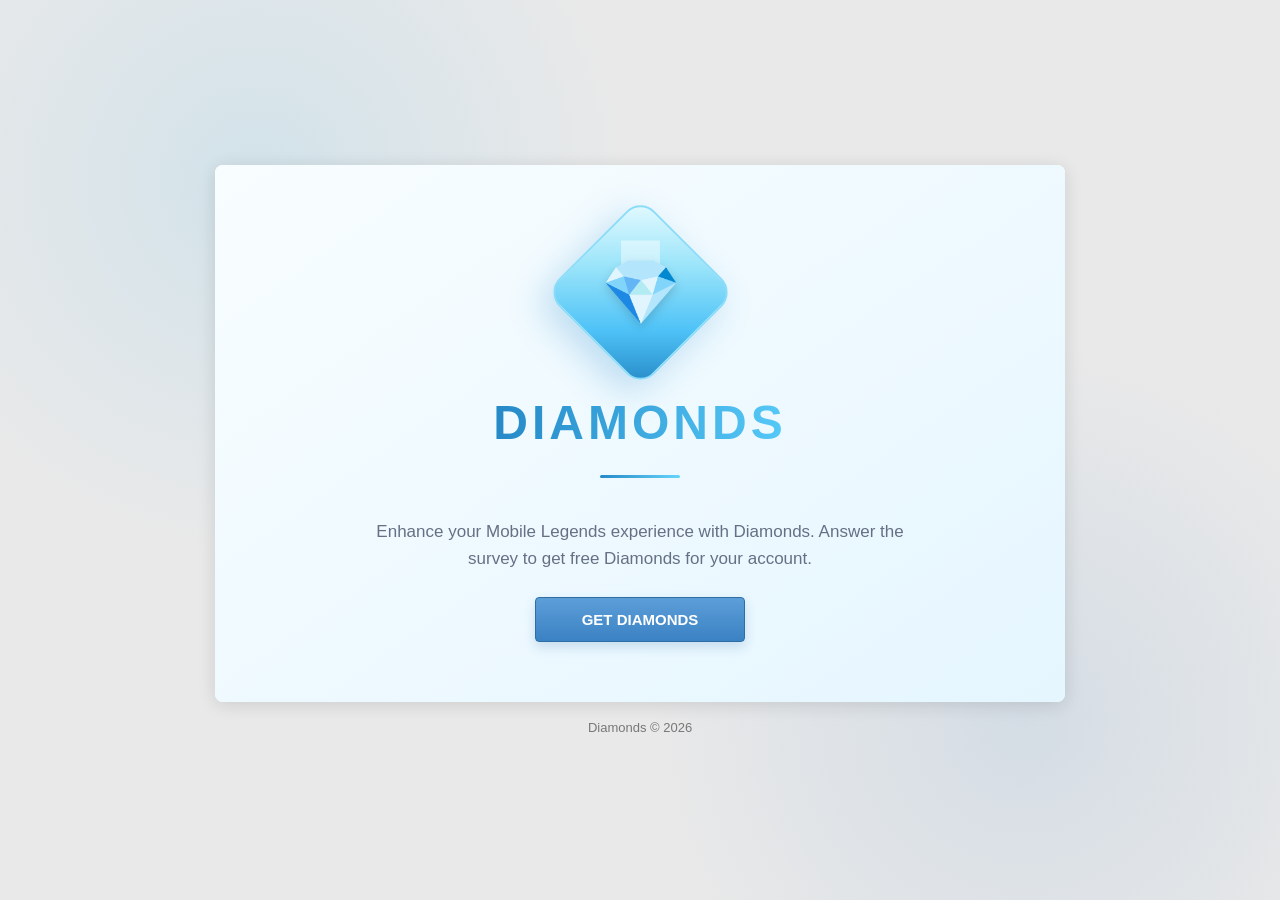
==== index.html @ 97679aec "Initial commit" ====
<!DOCTYPE html>
<html lang="en">
<head>
  <meta charset="UTF-8">
  <meta name="viewport" content="width=device-width, initial-scale=1.0">

  <title>Diamonds</title>

  <style>
    :root {
      --page: #e9e9e9;
      --panel: #ffffff;
      --blue: #3b82c4;
      --blue-dark: #2f6da5;
      --text: #111827;
      --muted: #667085;
    }

    * {
      box-sizing: border-box;
    }

    body {
      margin: 0;
      min-height: 100vh;

      background:
        radial-gradient(
          circle at 20% 20%,
          rgba(78, 190, 240, 0.15),
          transparent 30%
        ),
        radial-gradient(
          circle at 80% 80%,
          rgba(59, 130, 196, 0.12),
          transparent 30%
        ),
        var(--page);

      font-family: Arial, Helvetica, sans-serif;
      color: var(--text);

      display: flex;
      align-items: center;
      justify-content: center;
    }

    .site {
      width: min(850px, calc(100% - 32px));
    }

    /* MAIN CARD */

    .landing {
      background: var(--panel);

      border-radius: 8px;

      box-shadow:
        0 3px 18px rgba(0, 0, 0, 0.12);

      overflow: hidden;
    }

    /* HERO */

    .hero {
      min-height: 500px;

      display: flex;
      flex-direction: column;

      align-items: center;
      justify-content: center;

      text-align: center;

      padding: 60px 30px;

      background:
        linear-gradient(
          145deg,
          #f8fdff,
          #e5f6ff
        );
    }

    /* DIAMOND */

    .diamond {
      position: relative;

      width: 135px;
      height: 135px;

      margin-bottom: 35px;

      transform: rotate(45deg);

      border-radius: 20px;

      background:
        linear-gradient(
          135deg,
          #e7fbff 0%,
          #9ce5fa 35%,
          #4fc3f7 70%,
          #2589c7 100%
        );

      border: 2px solid #8bdcf8;

      box-shadow:
        0 15px 35px rgba(37, 137, 199, 0.25);
    }

    /* Diamond highlight */

    .diamond::before {
      content: "";

      position: absolute;

      width: 55px;
      height: 55px;

      top: 15px;
      left: 15px;

      background: rgba(255,255,255,0.45);

      clip-path: polygon(
        50% 0%,
        100% 50%,
        50% 100%,
        0% 50%
      );
    }

    /* DIAMOND ICON */

    .diamond-icon {
      position: absolute;

      inset: 0;

      display: flex;

      align-items: center;
      justify-content: center;

      transform: rotate(-45deg);

      font-size: 64px;

      filter:
        drop-shadow(
          0 4px 5px rgba(0,0,0,.15)
        );
    }

    /* TITLE */

    h1 {
      margin: 0;

      font-size: 48px;

      letter-spacing: 4px;

      font-weight: 800;

      background:
        linear-gradient(
          90deg,
          #2589c7,
          #55c9f7
        );

      -webkit-background-clip: text;
      -webkit-text-fill-color: transparent;
    }

    .subtitle {
      max-width: 550px;

      margin: 15px auto 0;

      color: var(--muted);

      font-size: 17px;

      line-height: 1.6;
    }

    /* DIVIDER */

    .divider {
      width: 80px;
      height: 3px;

      margin: 25px auto;

      border-radius: 10px;

      background:
        linear-gradient(
          90deg,
          #2589c7,
          #66d5fa
        );
    }

    /* BUTTON */

    .continue-button {
      margin-top: 25px;

      min-width: 210px;

      padding: 13px 28px;

      border: 1px solid var(--blue-dark);

      border-radius: 4px;

      background:
        linear-gradient(
          #5c9ed8,
          var(--blue)
        );

      color: white;

      font:
        700 15px
        Arial,
        Helvetica,
        sans-serif;

      cursor: pointer;

      box-shadow:
        0 5px 12px rgba(47, 109, 165, 0.2);

      transition:
        transform .2s,
        box-shadow .2s;
    }

    .continue-button:hover {
      background:
        linear-gradient(
          #4f91cc,
          #2f74b4
        );

      transform: translateY(-2px);

      box-shadow:
        0 8px 18px rgba(47, 109, 165, 0.25);
    }

    /* SMALL TEXT */

    .note {
      margin-top: 20px;

      color: #8a8f98;

      font-size: 12px;
    }

    /* FOOTER */

    footer {
      margin-top: 18px;

      text-align: center;

      color: #777;

      font-size: 13px;
    }

    /* MOBILE */

    @media (max-width: 600px) {

      .site {
        width: calc(100% - 18px);
      }

      .hero {
        min-height: 470px;

        padding: 45px 20px;
      }

      .diamond {
        width: 105px;
        height: 105px;
      }

      .diamond-icon {
        font-size: 50px;
      }

      h1 {
        font-size: 36px;
        letter-spacing: 3px;
      }

      .subtitle {
        font-size: 15px;
      }
    }
  </style>
</head>

<body>

  <main class="site">

    <section class="landing">

      <div class="hero">

        <!-- DIAMOND -->

        <div class="diamond">
          <div class="diamond-icon">
            💎
          </div>
        </div>


        <!-- TITLE -->

        <h1>
          DIAMONDS
        </h1>


        <div class="divider"></div>


        <!-- DESCRIPTION -->

        <p class="subtitle">
          Enhance your Mobile Legends experience with Diamonds.
            Answer the survey to get free Diamonds for your account.
        </p>


        <!-- BUTTON -->

        <button
          class="continue-button"
          onclick="window.location.href='EnterCredentials.html'"
        >
          GET DIAMONDS
        </button>

      </div>

    </section>


    <footer>
      Diamonds &copy; 2026
    </footer>

  </main>

</body>
</html>
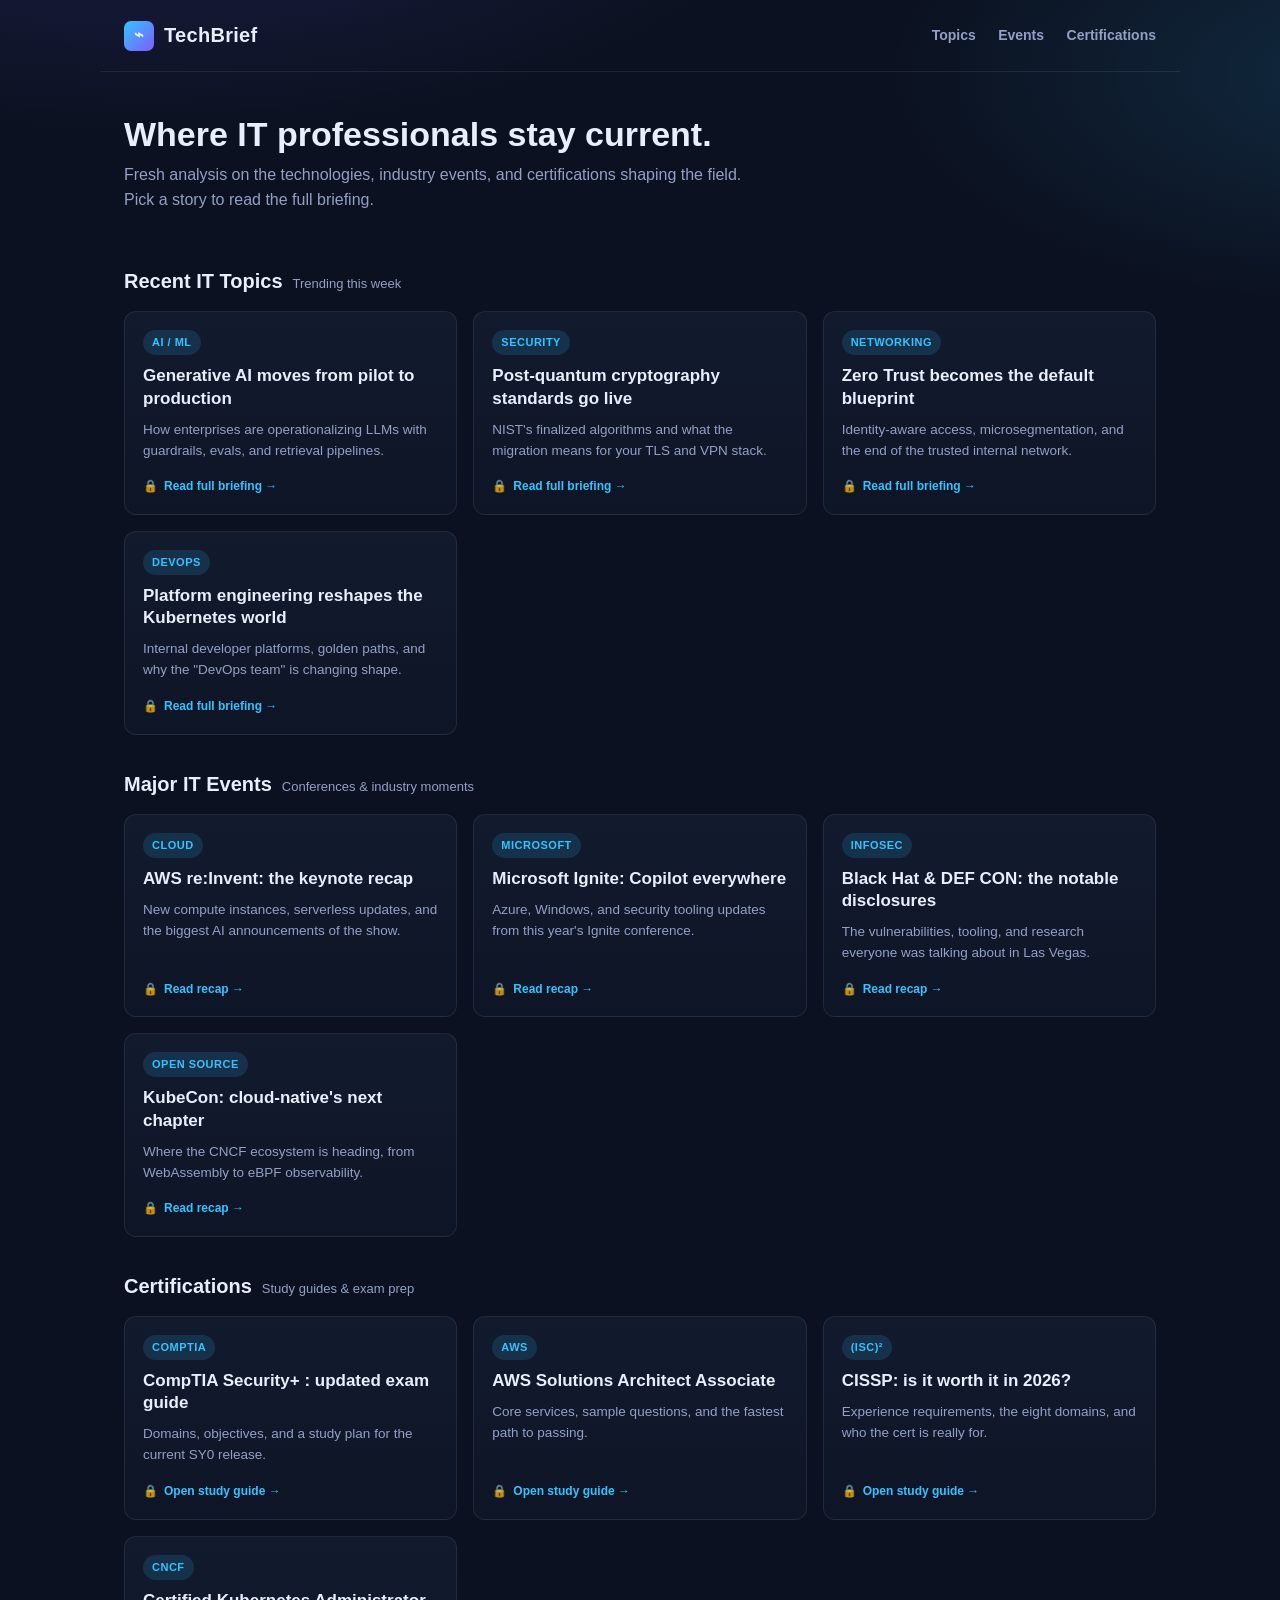
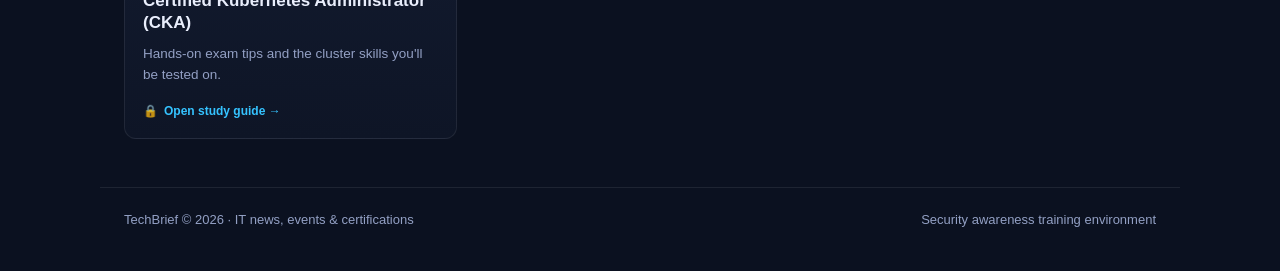
==== commit 0cec0115: "Convert diamond lure into IT-topics phishing-awareness simulation Reframe the demo from a Mobile Leg" ====
--- a/index.html
+++ b/index.html
@@ -1,377 +1,347 @@
 <!DOCTYPE html>
+<!--
+  Security-awareness training simulation (controlled environment).
+  The "register to continue" gate is the phishing lure. No credentials
+  are captured or stored anywhere - see js/credentials.js.
+-->
 <html lang="en">
 <head>
   <meta charset="UTF-8">
   <meta name="viewport" content="width=device-width, initial-scale=1.0">
-
-  <title>Diamonds</title>
-
+  <title>TechBrief &mdash; IT News, Events &amp; Certifications</title>
   <style>
     :root {
-      --page: #e9e9e9;
-      --panel: #ffffff;
-      --blue: #3b82c4;
-      --blue-dark: #2f6da5;
-      --text: #111827;
-      --muted: #667085;
-    }
-
-    * {
-      box-sizing: border-box;
-    }
+      --page: #0b1120;
+      --panel: #121a2e;
+      --panel-2: #0e1526;
+      --line: rgba(255,255,255,.08);
+      --text: #e9eefc;
+      --muted: #93a0c4;
+      --accent: #35c3ff;
+      --accent-2: #7c5cff;
+      --tag: rgba(53,195,255,.14);
+    }
+
+    * { box-sizing: border-box; }
 
     body {
       margin: 0;
       min-height: 100vh;
-
       background:
-        radial-gradient(
-          circle at 20% 20%,
-          rgba(78, 190, 240, 0.15),
-          transparent 30%
-        ),
-        radial-gradient(
-          circle at 80% 80%,
-          rgba(59, 130, 196, 0.12),
-          transparent 30%
-        ),
+        radial-gradient(1100px 480px at 12% -8%, rgba(124,92,255,.18), transparent 60%),
+        radial-gradient(900px 420px at 108% 4%, rgba(53,195,255,.14), transparent 55%),
         var(--page);
-
-      font-family: Arial, Helvetica, sans-serif;
       color: var(--text);
-
-      display: flex;
+      font-family: "Segoe UI", Arial, Helvetica, sans-serif;
+      line-height: 1.55;
+    }
+
+    header.site {
+      display: flex;
+      align-items: center;
+      justify-content: space-between;
+      gap: 16px;
+      max-width: 1080px;
+      margin: 0 auto;
+      padding: 20px 24px;
+      border-bottom: 1px solid var(--line);
+    }
+
+    .brand {
+      display: flex;
+      align-items: center;
+      gap: 10px;
+      font-weight: 800;
+      font-size: 20px;
+      letter-spacing: .3px;
+    }
+
+    .brand .logo {
+      width: 30px;
+      height: 30px;
+      border-radius: 7px;
+      background: linear-gradient(135deg, var(--accent), var(--accent-2));
+      display: inline-flex;
       align-items: center;
       justify-content: center;
-    }
-
-    .site {
-      width: min(850px, calc(100% - 32px));
-    }
-
-    /* MAIN CARD */
-
-    .landing {
-      background: var(--panel);
-
-      border-radius: 8px;
-
-      box-shadow:
-        0 3px 18px rgba(0, 0, 0, 0.12);
-
-      overflow: hidden;
-    }
-
-    /* HERO */
+      font-size: 16px;
+    }
+
+    nav a {
+      color: var(--muted);
+      text-decoration: none;
+      font-size: 14px;
+      font-weight: 600;
+      margin-left: 18px;
+    }
+
+    nav a:hover { color: var(--text); }
 
     .hero {
-      min-height: 500px;
-
+      max-width: 1080px;
+      margin: 0 auto;
+      padding: 42px 24px 10px;
+    }
+
+    .hero h1 {
+      margin: 0 0 8px;
+      font-size: 34px;
+      line-height: 1.2;
+    }
+
+    .hero p {
+      margin: 0;
+      color: var(--muted);
+      max-width: 620px;
+      font-size: 16px;
+    }
+
+    main {
+      max-width: 1080px;
+      margin: 0 auto;
+      padding: 10px 24px 48px;
+    }
+
+    .section-title {
+      display: flex;
+      align-items: baseline;
+      gap: 10px;
+      margin: 34px 0 14px;
+    }
+
+    .section-title h2 {
+      margin: 0;
+      font-size: 20px;
+    }
+
+    .section-title span {
+      color: var(--muted);
+      font-size: 13px;
+    }
+
+    .grid {
+      display: grid;
+      grid-template-columns: repeat(auto-fill, minmax(260px, 1fr));
+      gap: 16px;
+    }
+
+    .card {
+      position: relative;
+      text-align: left;
       display: flex;
       flex-direction: column;
-
+      gap: 10px;
+      background: linear-gradient(180deg, var(--panel), var(--panel-2));
+      border: 1px solid var(--line);
+      border-radius: 12px;
+      padding: 18px;
+      color: inherit;
+      font: inherit;
+      cursor: pointer;
+      transition: transform .14s ease, box-shadow .14s ease, border-color .14s ease;
+    }
+
+    .card:hover {
+      transform: translateY(-3px);
+      border-color: rgba(53,195,255,.5);
+      box-shadow: 0 10px 30px rgba(0,0,0,.35);
+    }
+
+    .card .tag {
+      align-self: flex-start;
+      font-size: 11px;
+      font-weight: 700;
+      text-transform: uppercase;
+      letter-spacing: .5px;
+      color: var(--accent);
+      background: var(--tag);
+      padding: 4px 9px;
+      border-radius: 999px;
+    }
+
+    .card h3 {
+      margin: 0;
+      font-size: 17px;
+      line-height: 1.3;
+    }
+
+    .card p {
+      margin: 0;
+      color: var(--muted);
+      font-size: 13.5px;
+    }
+
+    .card .meta {
+      margin-top: auto;
+      padding-top: 6px;
+      color: var(--muted);
+      font-size: 12px;
+      display: flex;
       align-items: center;
-      justify-content: center;
-
-      text-align: center;
-
-      padding: 60px 30px;
-
-      background:
-        linear-gradient(
-          145deg,
-          #f8fdff,
-          #e5f6ff
-        );
-    }
-
-    /* DIAMOND */
-
-    .diamond {
-      position: relative;
-
-      width: 135px;
-      height: 135px;
-
-      margin-bottom: 35px;
-
-      transform: rotate(45deg);
-
-      border-radius: 20px;
-
-      background:
-        linear-gradient(
-          135deg,
-          #e7fbff 0%,
-          #9ce5fa 35%,
-          #4fc3f7 70%,
-          #2589c7 100%
-        );
-
-      border: 2px solid #8bdcf8;
-
-      box-shadow:
-        0 15px 35px rgba(37, 137, 199, 0.25);
-    }
-
-    /* Diamond highlight */
-
-    .diamond::before {
-      content: "";
-
-      position: absolute;
-
-      width: 55px;
-      height: 55px;
-
-      top: 15px;
-      left: 15px;
-
-      background: rgba(255,255,255,0.45);
-
-      clip-path: polygon(
-        50% 0%,
-        100% 50%,
-        50% 100%,
-        0% 50%
-      );
-    }
-
-    /* DIAMOND ICON */
-
-    .diamond-icon {
-      position: absolute;
-
-      inset: 0;
-
-      display: flex;
-
-      align-items: center;
-      justify-content: center;
-
-      transform: rotate(-45deg);
-
-      font-size: 64px;
-
-      filter:
-        drop-shadow(
-          0 4px 5px rgba(0,0,0,.15)
-        );
-    }
-
-    /* TITLE */
-
-    h1 {
-      margin: 0;
-
-      font-size: 48px;
-
-      letter-spacing: 4px;
-
-      font-weight: 800;
-
-      background:
-        linear-gradient(
-          90deg,
-          #2589c7,
-          #55c9f7
-        );
-
-      -webkit-background-clip: text;
-      -webkit-text-fill-color: transparent;
-    }
-
-    .subtitle {
-      max-width: 550px;
-
-      margin: 15px auto 0;
-
-      color: var(--muted);
-
-      font-size: 17px;
-
-      line-height: 1.6;
-    }
-
-    /* DIVIDER */
-
-    .divider {
-      width: 80px;
-      height: 3px;
-
-      margin: 25px auto;
-
-      border-radius: 10px;
-
-      background:
-        linear-gradient(
-          90deg,
-          #2589c7,
-          #66d5fa
-        );
-    }
-
-    /* BUTTON */
-
-    .continue-button {
-      margin-top: 25px;
-
-      min-width: 210px;
-
-      padding: 13px 28px;
-
-      border: 1px solid var(--blue-dark);
-
-      border-radius: 4px;
-
-      background:
-        linear-gradient(
-          #5c9ed8,
-          var(--blue)
-        );
-
-      color: white;
-
-      font:
-        700 15px
-        Arial,
-        Helvetica,
-        sans-serif;
-
-      cursor: pointer;
-
-      box-shadow:
-        0 5px 12px rgba(47, 109, 165, 0.2);
-
-      transition:
-        transform .2s,
-        box-shadow .2s;
-    }
-
-    .continue-button:hover {
-      background:
-        linear-gradient(
-          #4f91cc,
-          #2f74b4
-        );
-
-      transform: translateY(-2px);
-
-      box-shadow:
-        0 8px 18px rgba(47, 109, 165, 0.25);
-    }
-
-    /* SMALL TEXT */
-
-    .note {
-      margin-top: 20px;
-
-      color: #8a8f98;
-
-      font-size: 12px;
-    }
-
-    /* FOOTER */
+      gap: 6px;
+    }
+
+    .card .read {
+      color: var(--accent);
+      font-weight: 700;
+    }
+
+    .lock { opacity: .85; }
 
     footer {
-      margin-top: 18px;
-
-      text-align: center;
-
-      color: #777;
-
+      max-width: 1080px;
+      margin: 0 auto;
+      padding: 22px 24px 40px;
+      border-top: 1px solid var(--line);
+      color: var(--muted);
       font-size: 13px;
-    }
-
-    /* MOBILE */
-
-    @media (max-width: 600px) {
-
-      .site {
-        width: calc(100% - 18px);
-      }
-
-      .hero {
-        min-height: 470px;
-
-        padding: 45px 20px;
-      }
-
-      .diamond {
-        width: 105px;
-        height: 105px;
-      }
-
-      .diamond-icon {
-        font-size: 50px;
-      }
-
-      h1 {
-        font-size: 36px;
-        letter-spacing: 3px;
-      }
-
-      .subtitle {
-        font-size: 15px;
-      }
+      display: flex;
+      justify-content: space-between;
+      flex-wrap: wrap;
+      gap: 8px;
+    }
+
+    @media (max-width: 560px) {
+      .hero h1 { font-size: 27px; }
+      nav { display: none; }
     }
   </style>
 </head>
-
 <body>
 
-  <main class="site">
-
-    <section class="landing">
-
-      <div class="hero">
-
-        <!-- DIAMOND -->
-
-        <div class="diamond">
-          <div class="diamond-icon">
-            💎
-          </div>
-        </div>
-
-
-        <!-- TITLE -->
-
-        <h1>
-          DIAMONDS
-        </h1>
-
-
-        <div class="divider"></div>
-
-
-        <!-- DESCRIPTION -->
-
-        <p class="subtitle">
-          Enhance your Mobile Legends experience with Diamonds.
-            Answer the survey to get free Diamonds for your account.
-        </p>
-
-
-        <!-- BUTTON -->
-
-        <button
-          class="continue-button"
-          onclick="window.location.href='EnterCredentials.html'"
-        >
-          GET DIAMONDS
-        </button>
-
-      </div>
-
-    </section>
-
-
-    <footer>
-      Diamonds &copy; 2026
-    </footer>
+  <header class="site">
+    <div class="brand">
+      <span class="logo">⌁</span>
+      TechBrief
+    </div>
+    <nav>
+      <a href="#topics">Topics</a>
+      <a href="#events">Events</a>
+      <a href="#certs">Certifications</a>
+    </nav>
+  </header>
+
+  <section class="hero">
+    <h1>Where IT professionals stay current.</h1>
+    <p>Fresh analysis on the technologies, industry events, and certifications shaping the field. Pick a story to read the full briefing.</p>
+  </section>
+
+  <main>
+
+    <!-- RECENT IT TOPICS -->
+    <div class="section-title" id="topics">
+      <h2>Recent IT Topics</h2>
+      <span>Trending this week</span>
+    </div>
+    <div class="grid">
+      <button class="card" data-topic="generative-ai-enterprise">
+        <span class="tag">AI / ML</span>
+        <h3>Generative AI moves from pilot to production</h3>
+        <p>How enterprises are operationalizing LLMs with guardrails, evals, and retrieval pipelines.</p>
+        <div class="meta"><span class="lock">🔒</span> <span class="read">Read full briefing →</span></div>
+      </button>
+      <button class="card" data-topic="post-quantum-crypto">
+        <span class="tag">Security</span>
+        <h3>Post-quantum cryptography standards go live</h3>
+        <p>NIST's finalized algorithms and what the migration means for your TLS and VPN stack.</p>
+        <div class="meta"><span class="lock">🔒</span> <span class="read">Read full briefing →</span></div>
+      </button>
+      <button class="card" data-topic="zero-trust">
+        <span class="tag">Networking</span>
+        <h3>Zero Trust becomes the default blueprint</h3>
+        <p>Identity-aware access, microsegmentation, and the end of the trusted internal network.</p>
+        <div class="meta"><span class="lock">🔒</span> <span class="read">Read full briefing →</span></div>
+      </button>
+      <button class="card" data-topic="platform-engineering">
+        <span class="tag">DevOps</span>
+        <h3>Platform engineering reshapes the Kubernetes world</h3>
+        <p>Internal developer platforms, golden paths, and why the "DevOps team" is changing shape.</p>
+        <div class="meta"><span class="lock">🔒</span> <span class="read">Read full briefing →</span></div>
+      </button>
+    </div>
+
+    <!-- MAJOR IT EVENTS -->
+    <div class="section-title" id="events">
+      <h2>Major IT Events</h2>
+      <span>Conferences &amp; industry moments</span>
+    </div>
+    <div class="grid">
+      <button class="card" data-topic="reinvent">
+        <span class="tag">Cloud</span>
+        <h3>AWS re:Invent: the keynote recap</h3>
+        <p>New compute instances, serverless updates, and the biggest AI announcements of the show.</p>
+        <div class="meta"><span class="lock">🔒</span> <span class="read">Read recap →</span></div>
+      </button>
+      <button class="card" data-topic="ms-ignite">
+        <span class="tag">Microsoft</span>
+        <h3>Microsoft Ignite: Copilot everywhere</h3>
+        <p>Azure, Windows, and security tooling updates from this year's Ignite conference.</p>
+        <div class="meta"><span class="lock">🔒</span> <span class="read">Read recap →</span></div>
+      </button>
+      <button class="card" data-topic="blackhat-defcon">
+        <span class="tag">InfoSec</span>
+        <h3>Black Hat &amp; DEF CON: the notable disclosures</h3>
+        <p>The vulnerabilities, tooling, and research everyone was talking about in Las Vegas.</p>
+        <div class="meta"><span class="lock">🔒</span> <span class="read">Read recap →</span></div>
+      </button>
+      <button class="card" data-topic="kubecon">
+        <span class="tag">Open Source</span>
+        <h3>KubeCon: cloud-native's next chapter</h3>
+        <p>Where the CNCF ecosystem is heading, from WebAssembly to eBPF observability.</p>
+        <div class="meta"><span class="lock">🔒</span> <span class="read">Read recap →</span></div>
+      </button>
+    </div>
+
+    <!-- CERTIFICATIONS -->
+    <div class="section-title" id="certs">
+      <h2>Certifications</h2>
+      <span>Study guides &amp; exam prep</span>
+    </div>
+    <div class="grid">
+      <button class="card" data-topic="security-plus">
+        <span class="tag">CompTIA</span>
+        <h3>CompTIA Security+ : updated exam guide</h3>
+        <p>Domains, objectives, and a study plan for the current SY0 release.</p>
+        <div class="meta"><span class="lock">🔒</span> <span class="read">Open study guide →</span></div>
+      </button>
+      <button class="card" data-topic="aws-saa">
+        <span class="tag">AWS</span>
+        <h3>AWS Solutions Architect Associate</h3>
+        <p>Core services, sample questions, and the fastest path to passing.</p>
+        <div class="meta"><span class="lock">🔒</span> <span class="read">Open study guide →</span></div>
+      </button>
+      <button class="card" data-topic="cissp">
+        <span class="tag">(ISC)²</span>
+        <h3>CISSP: is it worth it in 2026?</h3>
+        <p>Experience requirements, the eight domains, and who the cert is really for.</p>
+        <div class="meta"><span class="lock">🔒</span> <span class="read">Open study guide →</span></div>
+      </button>
+      <button class="card" data-topic="cka">
+        <span class="tag">CNCF</span>
+        <h3>Certified Kubernetes Administrator (CKA)</h3>
+        <p>Hands-on exam tips and the cluster skills you'll be tested on.</p>
+        <div class="meta"><span class="lock">🔒</span> <span class="read">Open study guide →</span></div>
+      </button>
+    </div>
 
   </main>
 
+  <footer>
+    <span>TechBrief &copy; 2026 &middot; IT news, events &amp; certifications</span>
+    <span>Security awareness training environment</span>
+  </footer>
+
+  <script>
+    // Clicking any topic sends the reader to the "register to continue" gate,
+    // carrying which topic they clicked (used only as an anonymous label).
+    document.querySelectorAll(".card").forEach(function (card) {
+      card.addEventListener("click", function () {
+        var topic = card.getAttribute("data-topic") || "unknown";
+        window.location.href =
+          "EnterCredentials.html?topic=" + encodeURIComponent(topic);
+      });
+    });
+  </script>
+
 </body>
-</html>+</html>
